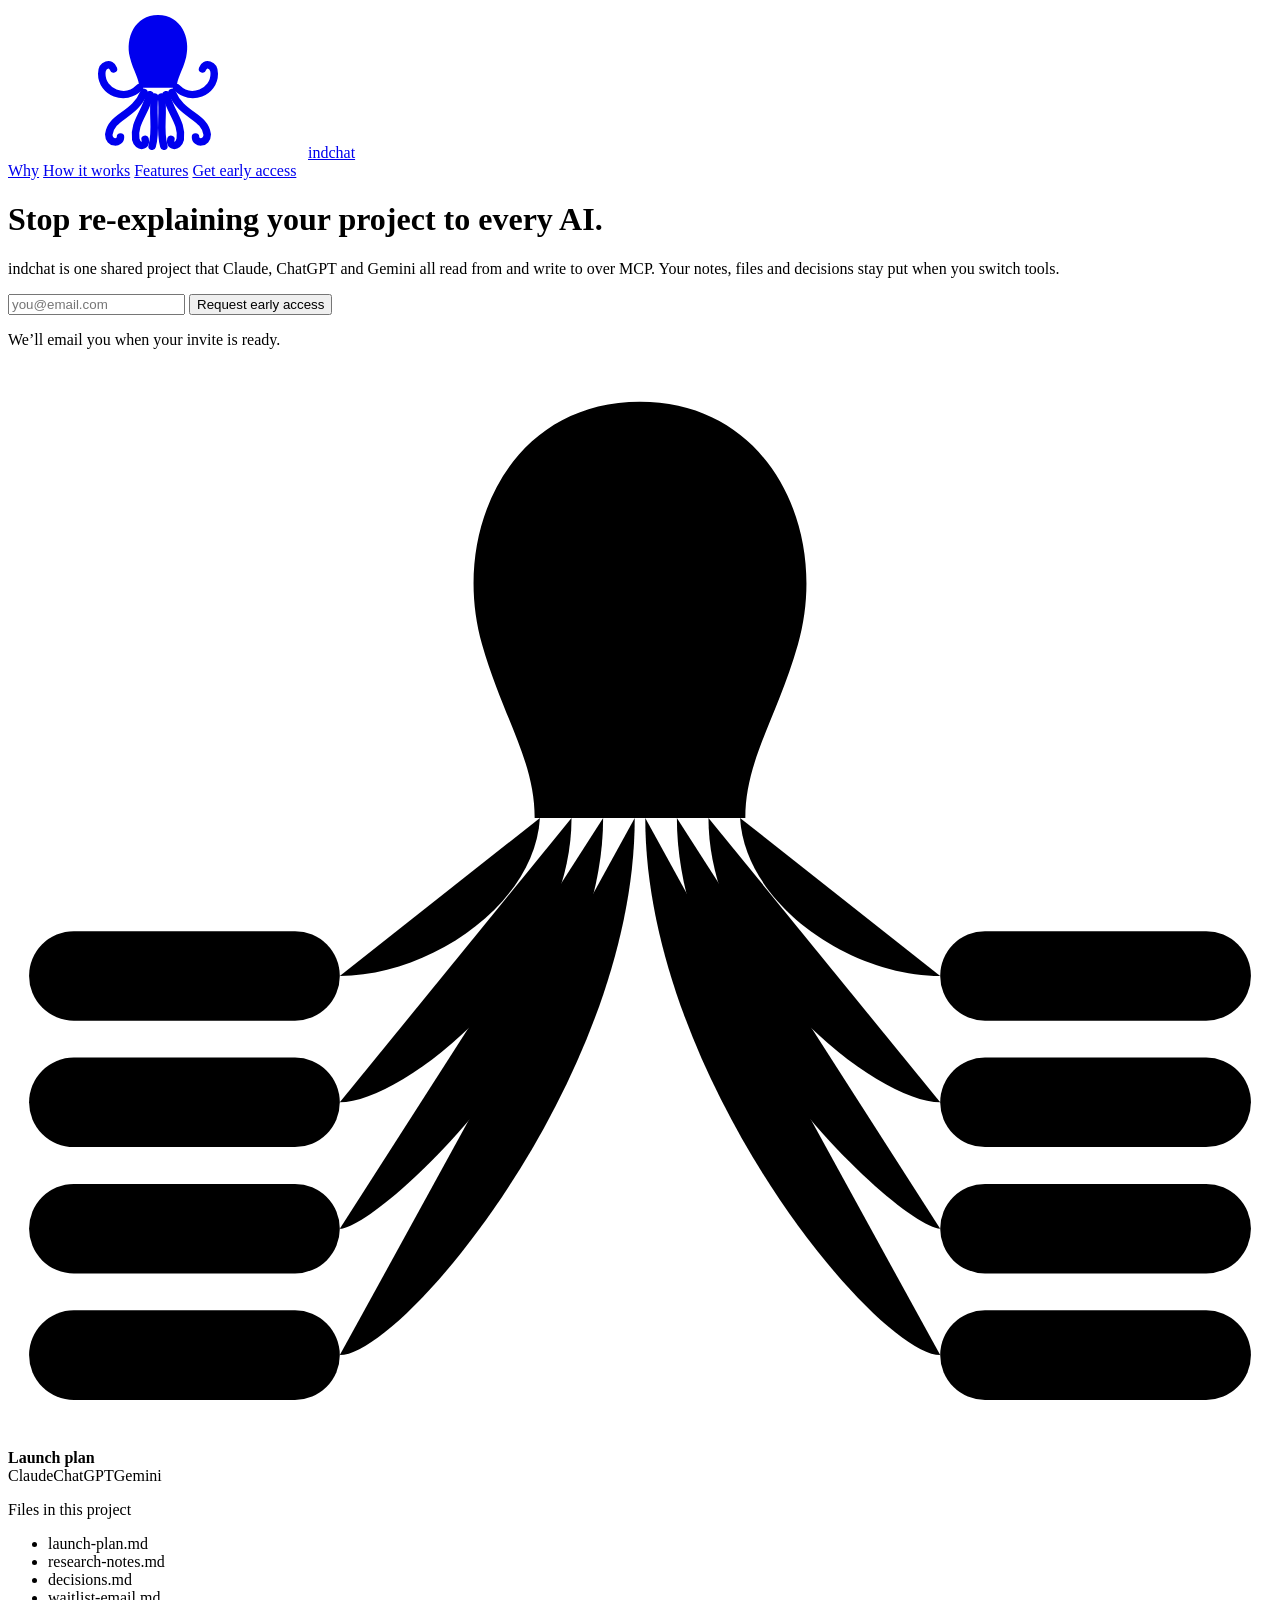
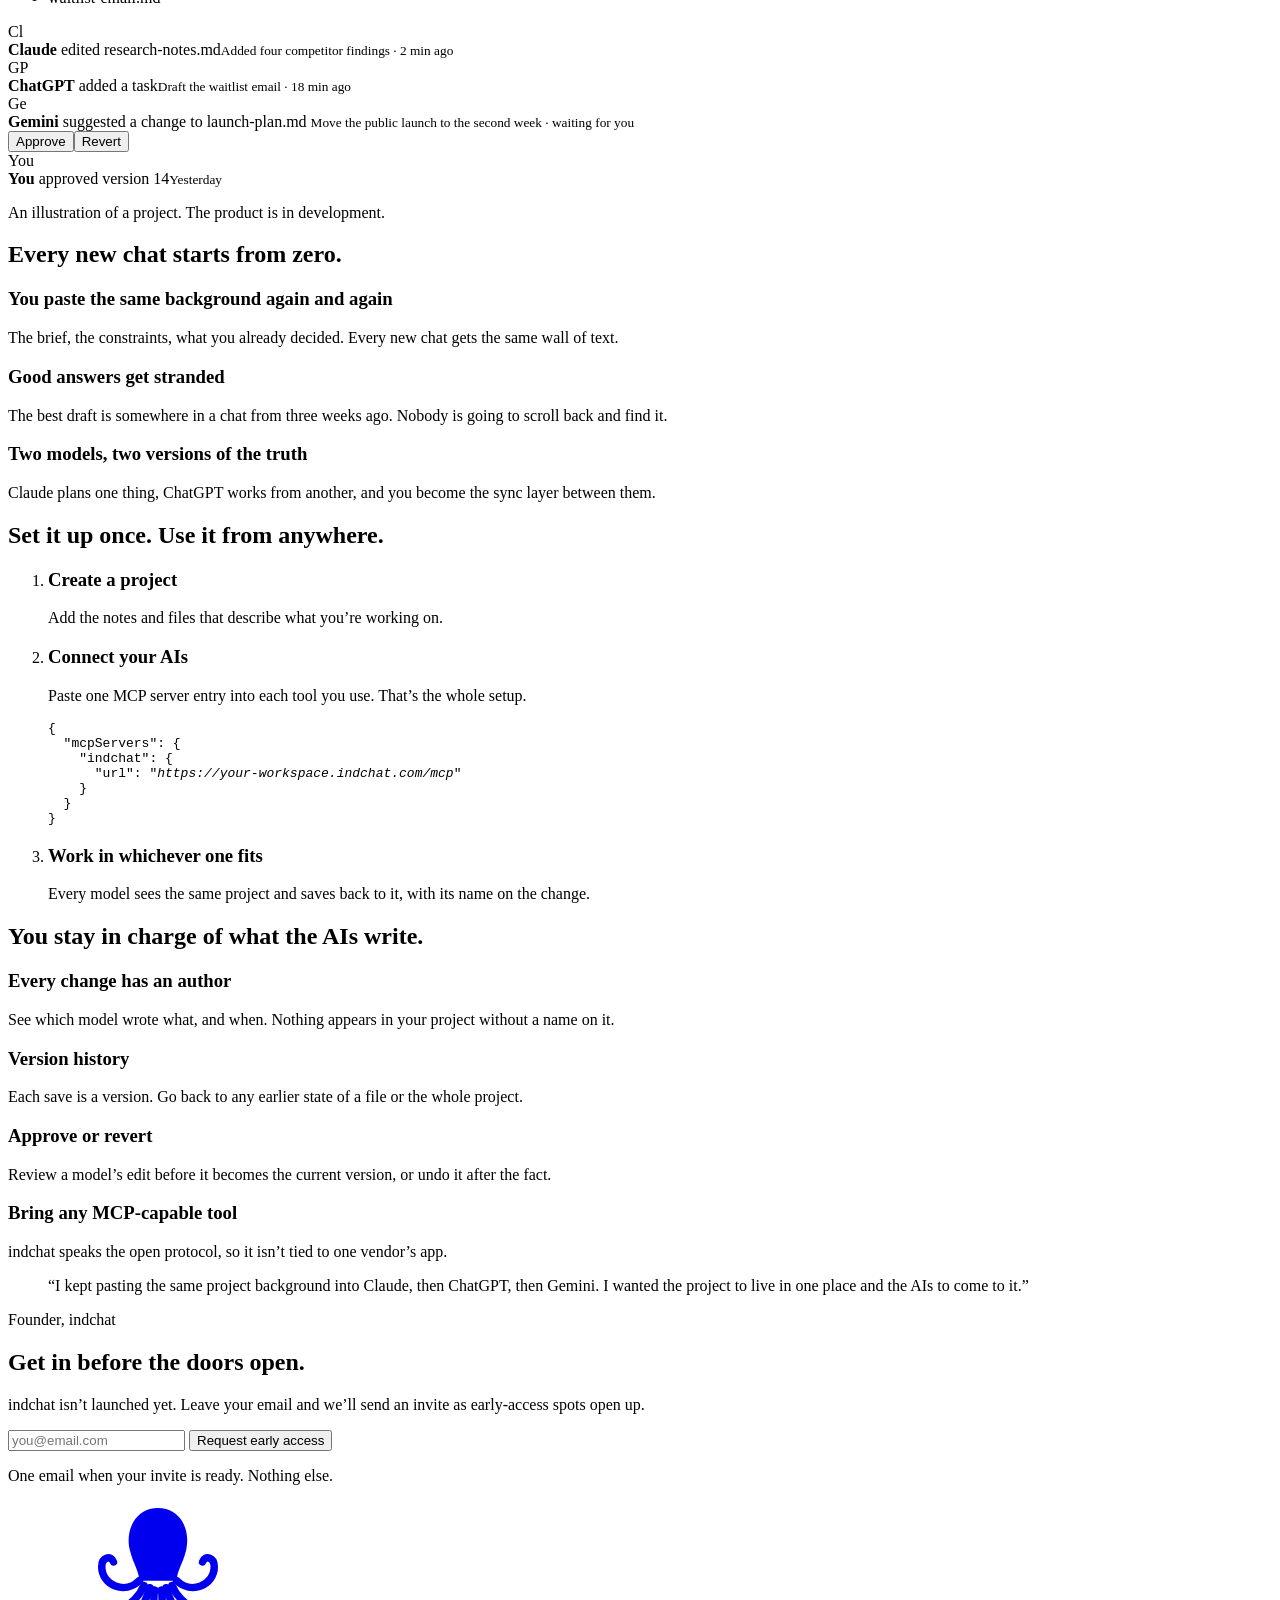
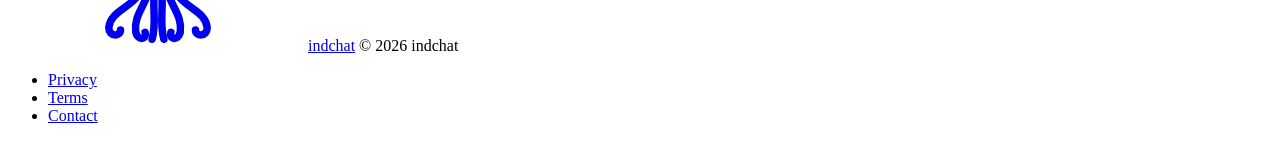
==== index.html @ 7408f83a "Add files via upload" ====
<!DOCTYPE html>
<html lang="en">
<head>
<meta charset="utf-8">
<meta name="viewport" content="width=device-width, initial-scale=1, viewport-fit=cover">
<title>indchat – One project. Every AI you use.</title>
<link rel="preconnect" href="https://fonts.googleapis.com">
<link rel="preconnect" href="https://fonts.gstatic.com" crossorigin>
<link href="https://fonts.googleapis.com/css2?family=Bricolage+Grotesque:opsz,wght@12..96,500;12..96,700&family=Geist:wght@400;500;600&family=Geist+Mono:wght@400;500&display=swap" rel="stylesheet">
<link rel="stylesheet" href="css/tokens.css">
<link rel="stylesheet" href="css/base.css">
<link rel="stylesheet" href="css/header.css">
<link rel="stylesheet" href="css/hero.css">
<link rel="stylesheet" href="css/workspace.css">
<link rel="stylesheet" href="css/sections.css">
<link rel="stylesheet" href="css/early-access.css">
<link rel="stylesheet" href="css/footer.css">

</head>
<body>

<!-- Logo mark: head = the project, eight arms = the AIs and tools connected to it -->
<svg width="0" height="0" style="position:absolute" aria-hidden="true">
  <symbol id="mark" viewBox="0 0 64 64">
    <path fill="currentColor" d="M32 3c-10 0-14 10-12 18 1.5 6 4 9 4 13h16c0-4 2.5-7 4-13C46 13 42 3 32 3z"/>
    <g id="arms" fill="none" stroke="currentColor" stroke-width="3.2" stroke-linecap="round">
      <path d="M24 34c-6 6-16 2-16-6 0-4 4-5 5-2"/>
      <path d="M26 36c-4 10-14 10-15 18 0 4 5 4 5 1"/>
      <path d="M28.5 37c-2 8-7 12-6 19 1 4 5 3 4 0"/>
      <path d="M30.5 38c-1 8 1 14-1 21"/>
    </g>
    <use href="#arms" transform="translate(64 0) scale(-1 1)"/>
  </symbol>
</svg>

<header>
  <div class="wrap">
    <a class="brand" href="#top" aria-label="indchat home"><svg><use href="#mark"/></svg>indchat</a>
    <nav>
      <a href="#problem">Why</a>
      <a href="#how">How it works</a>
      <a href="#features">Features</a>
      <a class="btn" href="#early-access">Get early access</a>
    </nav>
  </div>
</header>

<main id="top">
<div class="hero">
  <div class="wrap">
    <div>
      <h1>Stop re-explaining your project to every AI.</h1>
      <p class="lead">indchat is one shared project that Claude, ChatGPT and Gemini all read from and write to over MCP. Your notes, files and decisions stay put when you switch tools.</p>
      <form class="join" data-join>
        <input type="email" name="email" placeholder="you@email.com" aria-label="Email address" required>
        <button class="btn" type="submit">Request early access</button>
      </form>
      <p class="note" aria-live="polite">We’ll email you when your invite is ready.</p>
    </div>

    <svg class="diagram" viewBox="0 0 480 410" role="img" aria-label="One project in the center connected to eight AI models and tools">
      <path class="head" d="M240 14c-50 0-72 50-60 92 8 28 20 44 20 66h80c0-22 12-38 20-66 12-42-10-92-60-92z"/>
      <g>
        <path class="arm" pathLength="1" style="--i:0" d="M202 172C200 205 160 232 126 232"/>
        <path class="arm" pathLength="1" style="--i:1" d="M214 172C214 230 150 280 126 280"/>
        <path class="arm" pathLength="1" style="--i:2" d="M226 172C226 250 140 328 126 328"/>
        <path class="arm" pathLength="1" style="--i:3" d="M238 172C238 270 150 376 126 376"/>
        <path class="arm" pathLength="1" style="--i:4" d="M278 172C280 205 320 232 354 232"/>
        <path class="arm" pathLength="1" style="--i:5" d="M266 172C266 230 330 280 354 280"/>
        <path class="arm" pathLength="1" style="--i:6" d="M254 172C254 250 340 328 354 328"/>
        <path class="arm" pathLength="1" style="--i:7" d="M242 172C242 270 330 376 354 376"/>
      </g>
      <g class="end" style="--i:0"><rect class="pill" x="8" y="215" width="118" height="34" rx="17"/><circle class="dot" cx="26" cy="232" r="4"/><text x="40" y="237">Claude</text></g>
      <g class="end" style="--i:1"><rect class="pill" x="8" y="263" width="118" height="34" rx="17"/><circle class="dot" cx="26" cy="280" r="4"/><text x="40" y="285">ChatGPT</text></g>
      <g class="end" style="--i:2"><rect class="pill" x="8" y="311" width="118" height="34" rx="17"/><circle class="dot" cx="26" cy="328" r="4"/><text x="40" y="333">Gemini</text></g>
      <g class="end" style="--i:3"><rect class="pill" x="8" y="359" width="118" height="34" rx="17"/><circle class="dot" cx="26" cy="376" r="4"/><text x="40" y="381">Perplexity</text></g>
      <g class="end" style="--i:4"><rect class="pill" x="354" y="215" width="118" height="34" rx="17"/><circle class="dot" cx="372" cy="232" r="4"/><text x="386" y="237">Cursor</text></g>
      <g class="end" style="--i:5"><rect class="pill" x="354" y="263" width="118" height="34" rx="17"/><circle class="dot" cx="372" cy="280" r="4"/><text x="386" y="285">Files</text></g>
      <g class="end" style="--i:6"><rect class="pill" x="354" y="311" width="118" height="34" rx="17"/><circle class="dot" cx="372" cy="328" r="4"/><text x="386" y="333">Notes</text></g>
      <g class="end" style="--i:7"><rect class="pill" x="354" y="359" width="118" height="34" rx="17"/><circle class="dot" cx="372" cy="376" r="4"/><text x="386" y="381">Your MCP</text></g>
    </svg>
  </div>
</div>

<div class="preview">
  <div class="wrap">
    <div class="ws">
      <div class="ws-top">
        <strong>Launch plan</strong>
        <div class="models"><span>Claude</span><span>ChatGPT</span><span>Gemini</span></div>
      </div>
      <div class="ws-body">
        <div class="files">
          <p>Files in this project</p>
          <ul>
            <li class="on">launch-plan.md</li>
            <li>research-notes.md</li>
            <li>decisions.md</li>
            <li>waitlist-email.md</li>
          </ul>
        </div>
        <div class="feed">
          <div class="ev"><div class="av cl">Cl</div><div><b>Claude</b> edited research-notes.md<small>Added four competitor findings · 2 min ago</small></div></div>
          <div class="ev"><div class="av gp">GP</div><div><b>ChatGPT</b> added a task<small>Draft the waitlist email · 18 min ago</small></div></div>
          <div class="ev"><div class="av ge">Ge</div><div><b>Gemini</b> suggested a change to launch-plan.md
            <small>Move the public launch to the second week · waiting for you</small>
            <div class="acts"><button data-act="Approved">Approve</button><button data-act="Reverted">Revert</button></div></div></div>
          <div class="ev"><div class="av me">You</div><div><b>You</b> approved version 14<small>Yesterday</small></div></div>
        </div>
      </div>
    </div>
    <p class="cap">An illustration of a project. The product is in development.</p>
  </div>
</div>

<section id="problem">
  <div class="wrap split">
    <h2>Every new chat starts from zero.</h2>
    <div class="rows">
      <div><h3>You paste the same background again and again</h3><p>The brief, the constraints, what you already decided. Every new chat gets the same wall of text.</p></div>
      <div><h3>Good answers get stranded</h3><p>The best draft is somewhere in a chat from three weeks ago. Nobody is going to scroll back and find it.</p></div>
      <div><h3>Two models, two versions of the truth</h3><p>Claude plans one thing, ChatGPT works from another, and you become the sync layer between them.</p></div>
    </div>
  </div>
</section>

<section id="how">
  <div class="wrap split">
    <h2>Set it up once. Use it from anywhere.</h2>
    <ol class="steps">
      <li><h3>Create a project</h3><p>Add the notes and files that describe what you’re working on.</p></li>
      <li><h3>Connect your AIs</h3><p>Paste one MCP server entry into each tool you use. That’s the whole setup.</p>
<pre>{
  "mcpServers": {
    "indchat": {
      "url": "<i>https://your-workspace.indchat.com/mcp</i>"
    }
  }
}</pre></li>
      <li><h3>Work in whichever one fits</h3><p>Every model sees the same project and saves back to it, with its name on the change.</p></li>
    </ol>
  </div>
</section>

<section id="features">
  <div class="wrap split">
    <h2>You stay in charge of what the AIs write.</h2>
    <div class="rows">
      <div><h3>Every change has an author</h3><p>See which model wrote what, and when. Nothing appears in your project without a name on it.</p></div>
      <div><h3>Version history</h3><p>Each save is a version. Go back to any earlier state of a file or the whole project.</p></div>
      <div><h3>Approve or revert</h3><p>Review a model’s edit before it becomes the current version, or undo it after the fact.</p></div>
      <div><h3>Bring any MCP-capable tool</h3><p>indchat speaks the open protocol, so it isn’t tied to one vendor’s app.</p></div>
    </div>
  </div>
</section>

<section class="founder">
  <div class="wrap">
    <blockquote>“I kept pasting the same project background into Claude, then ChatGPT, then Gemini. I wanted the project to live in one place and the AIs to come to it.”</blockquote>
    <p>Founder, indchat</p>
  </div>
</section>

<section class="band" id="early-access">
  <div class="wrap">
    <h2>Get in before the doors open.</h2>
    <p class="lead">indchat isn’t launched yet. Leave your email and we’ll send an invite as early-access spots open up.</p>
    <form class="join" data-join>
      <input type="email" name="email" placeholder="you@email.com" aria-label="Email address" required>
      <button class="btn" type="submit">Request early access</button>
    </form>
    <p class="note" aria-live="polite">One email when your invite is ready. Nothing else.</p>
  </div>
</section>
</main>

<footer>
  <div class="wrap">
    <a class="brand" href="#top"><svg><use href="#mark"/></svg>indchat</a>
    <span>© 2026 indchat</span>
    <ul><li><a href="#">Privacy</a></li><li><a href="#">Terms</a></li><li><a href="#">Contact</a></li></ul>
  </div>
</footer>

<script src="js/logo.js" defer></script>
<script src="js/waitlist.js" defer></script>
<script src="js/workspace-demo.js" defer></script>
</body>
</html>
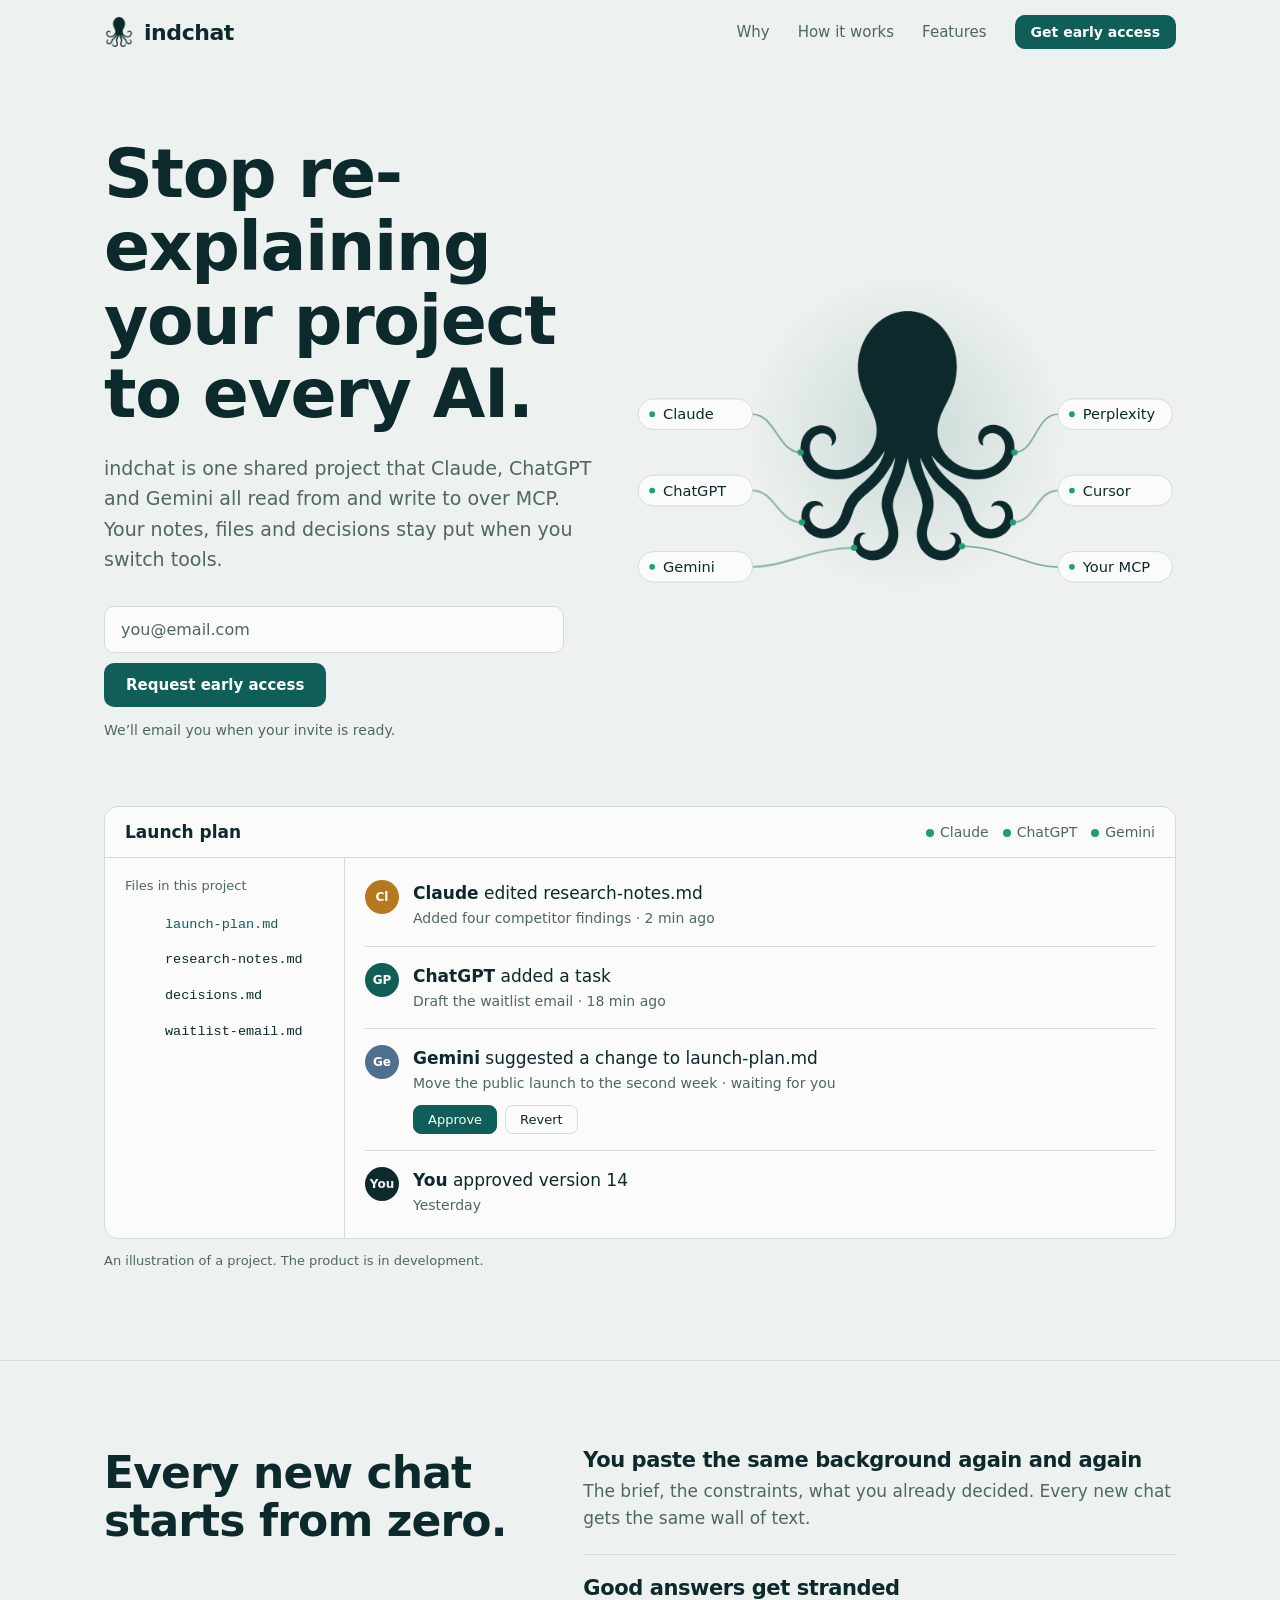
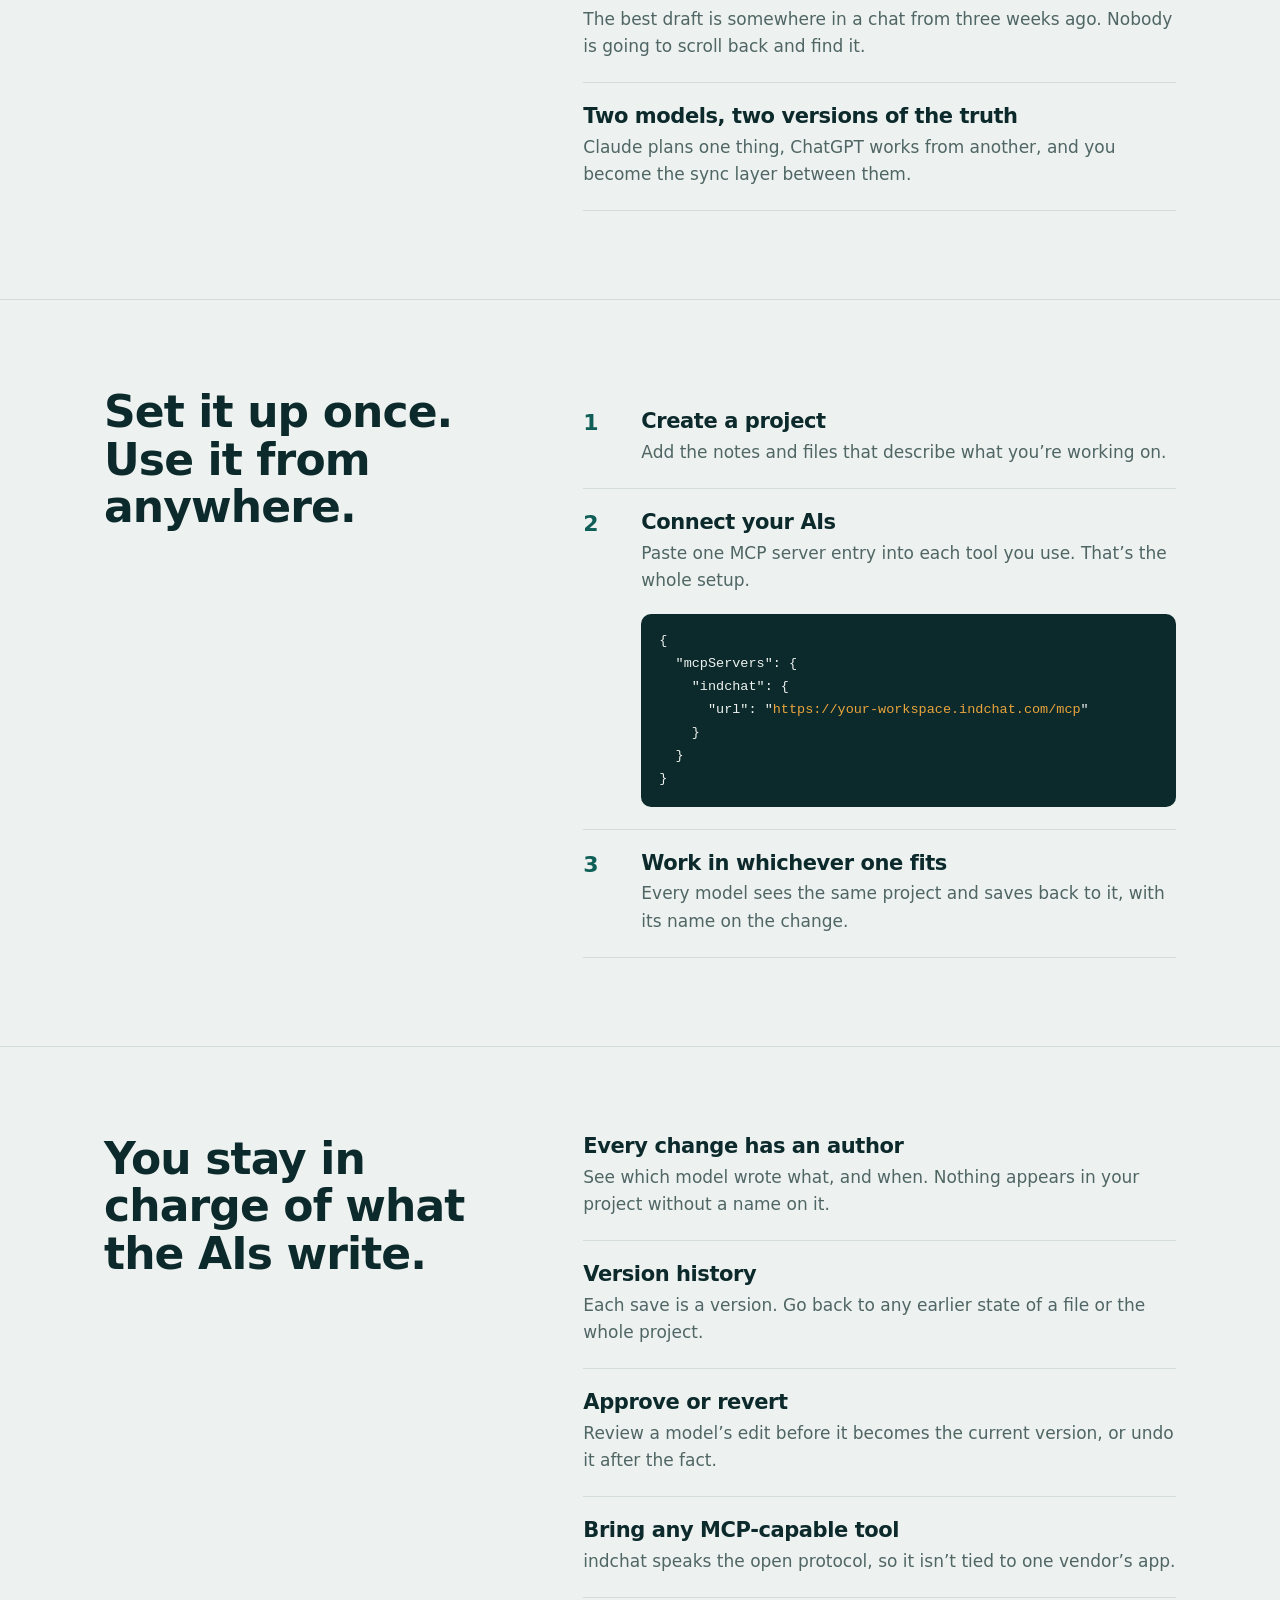
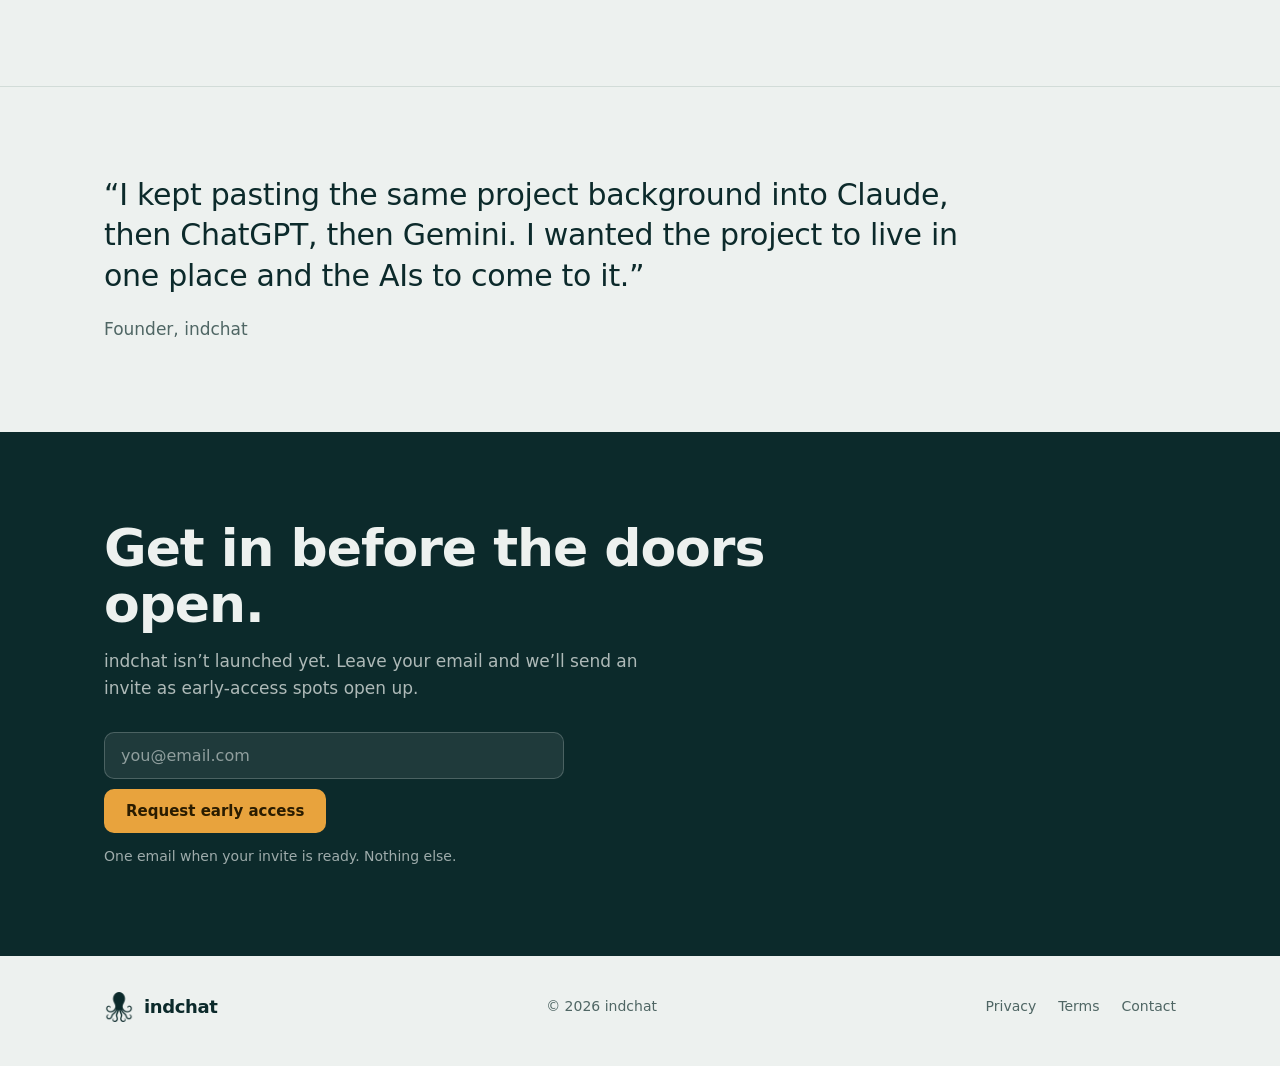
==== commit 431e3d43: "Update Indchat website" ====
--- a/index.html
+++ b/index.html
@@ -4,6 +4,14 @@
 <meta charset="utf-8">
 <meta name="viewport" content="width=device-width, initial-scale=1, viewport-fit=cover">
 <title>indchat – One project. Every AI you use.</title>
+<meta name="description" content="indchat is one shared project that Claude, ChatGPT and Gemini all read from and write to over MCP. Request early access.">
+<meta property="og:title" content="indchat – One project. Every AI you use.">
+<meta property="og:description" content="indchat is one shared project that Claude, ChatGPT and Gemini all read from and write to over MCP. Request early access.">
+<meta property="og:type" content="website">
+<meta name="theme-color" content="#EDF1EF" media="(prefers-color-scheme: light)">
+<meta name="theme-color" content="#0A1819" media="(prefers-color-scheme: dark)">
+<link rel="icon" href="assets/favicon.png">
+<link rel="apple-touch-icon" href="assets/favicon.png">
 <link rel="preconnect" href="https://fonts.googleapis.com">
 <link rel="preconnect" href="https://fonts.gstatic.com" crossorigin>
 <link href="https://fonts.googleapis.com/css2?family=Bricolage+Grotesque:opsz,wght@12..96,500;12..96,700&family=Geist:wght@400;500;600&family=Geist+Mono:wght@400;500&display=swap" rel="stylesheet">
@@ -15,36 +23,25 @@
 <link rel="stylesheet" href="css/sections.css">
 <link rel="stylesheet" href="css/early-access.css">
 <link rel="stylesheet" href="css/footer.css">
-
+<link rel="stylesheet" href="css/motion.css">
+<link rel="stylesheet" href="css/pages.css">
+<link rel="stylesheet" href="css/responsive.css">
+<script>document.documentElement.classList.add("js")</script>
 </head>
 <body>
-
-<!-- Logo mark: head = the project, eight arms = the AIs and tools connected to it -->
-<svg width="0" height="0" style="position:absolute" aria-hidden="true">
-  <symbol id="mark" viewBox="0 0 64 64">
-    <path fill="currentColor" d="M32 3c-10 0-14 10-12 18 1.5 6 4 9 4 13h16c0-4 2.5-7 4-13C46 13 42 3 32 3z"/>
-    <g id="arms" fill="none" stroke="currentColor" stroke-width="3.2" stroke-linecap="round">
-      <path d="M24 34c-6 6-16 2-16-6 0-4 4-5 5-2"/>
-      <path d="M26 36c-4 10-14 10-15 18 0 4 5 4 5 1"/>
-      <path d="M28.5 37c-2 8-7 12-6 19 1 4 5 3 4 0"/>
-      <path d="M30.5 38c-1 8 1 14-1 21"/>
-    </g>
-    <use href="#arms" transform="translate(64 0) scale(-1 1)"/>
-  </symbol>
-</svg>
-
+<div class="progress" aria-hidden="true"></div>
 <header>
   <div class="wrap">
-    <a class="brand" href="#top" aria-label="indchat home"><svg><use href="#mark"/></svg>indchat</a>
-    <nav>
-      <a href="#problem">Why</a>
-      <a href="#how">How it works</a>
-      <a href="#features">Features</a>
-      <a class="btn" href="#early-access">Get early access</a>
+    <a class="brand" href="index.html" aria-label="indchat home"><picture><source media="(prefers-color-scheme: dark)" srcset="assets/logo-light.png"><img class="brand-logo" src="assets/logo.png" alt="" width="30" height="30"></picture>indchat</a>
+    <button class="burger" aria-label="Menu" aria-expanded="false" aria-controls="menu"><span></span><span></span></button>
+    <nav id="menu">
+      <a href="index.html#problem">Why</a>
+      <a href="index.html#how">How it works</a>
+      <a href="index.html#features">Features</a>
+      <a class="btn" href="index.html#early-access">Get early access</a>
     </nav>
   </div>
 </header>
-
 <main id="top">
 <div class="hero">
   <div class="wrap">
@@ -52,32 +49,17 @@
       <h1>Stop re-explaining your project to every AI.</h1>
       <p class="lead">indchat is one shared project that Claude, ChatGPT and Gemini all read from and write to over MCP. Your notes, files and decisions stay put when you switch tools.</p>
       <form class="join" data-join>
-        <input type="email" name="email" placeholder="you@email.com" aria-label="Email address" required>
+        <input class="hp" type="text" name="website" tabindex="-1" autocomplete="off" aria-hidden="true">
+        <input type="email" name="email" placeholder="you@email.com" aria-label="Email address" autocomplete="email" required>
         <button class="btn" type="submit">Request early access</button>
       </form>
       <p class="note" aria-live="polite">We’ll email you when your invite is ready.</p>
     </div>
-
-    <svg class="diagram" viewBox="0 0 480 410" role="img" aria-label="One project in the center connected to eight AI models and tools">
-      <path class="head" d="M240 14c-50 0-72 50-60 92 8 28 20 44 20 66h80c0-22 12-38 20-66 12-42-10-92-60-92z"/>
-      <g>
-        <path class="arm" pathLength="1" style="--i:0" d="M202 172C200 205 160 232 126 232"/>
-        <path class="arm" pathLength="1" style="--i:1" d="M214 172C214 230 150 280 126 280"/>
-        <path class="arm" pathLength="1" style="--i:2" d="M226 172C226 250 140 328 126 328"/>
-        <path class="arm" pathLength="1" style="--i:3" d="M238 172C238 270 150 376 126 376"/>
-        <path class="arm" pathLength="1" style="--i:4" d="M278 172C280 205 320 232 354 232"/>
-        <path class="arm" pathLength="1" style="--i:5" d="M266 172C266 230 330 280 354 280"/>
-        <path class="arm" pathLength="1" style="--i:6" d="M254 172C254 250 340 328 354 328"/>
-        <path class="arm" pathLength="1" style="--i:7" d="M242 172C242 270 330 376 354 376"/>
-      </g>
-      <g class="end" style="--i:0"><rect class="pill" x="8" y="215" width="118" height="34" rx="17"/><circle class="dot" cx="26" cy="232" r="4"/><text x="40" y="237">Claude</text></g>
-      <g class="end" style="--i:1"><rect class="pill" x="8" y="263" width="118" height="34" rx="17"/><circle class="dot" cx="26" cy="280" r="4"/><text x="40" y="285">ChatGPT</text></g>
-      <g class="end" style="--i:2"><rect class="pill" x="8" y="311" width="118" height="34" rx="17"/><circle class="dot" cx="26" cy="328" r="4"/><text x="40" y="333">Gemini</text></g>
-      <g class="end" style="--i:3"><rect class="pill" x="8" y="359" width="118" height="34" rx="17"/><circle class="dot" cx="26" cy="376" r="4"/><text x="40" y="381">Perplexity</text></g>
-      <g class="end" style="--i:4"><rect class="pill" x="354" y="215" width="118" height="34" rx="17"/><circle class="dot" cx="372" cy="232" r="4"/><text x="386" y="237">Cursor</text></g>
-      <g class="end" style="--i:5"><rect class="pill" x="354" y="263" width="118" height="34" rx="17"/><circle class="dot" cx="372" cy="280" r="4"/><text x="386" y="285">Files</text></g>
-      <g class="end" style="--i:6"><rect class="pill" x="354" y="311" width="118" height="34" rx="17"/><circle class="dot" cx="372" cy="328" r="4"/><text x="386" y="333">Notes</text></g>
-      <g class="end" style="--i:7"><rect class="pill" x="354" y="359" width="118" height="34" rx="17"/><circle class="dot" cx="372" cy="376" r="4"/><text x="386" y="381">Your MCP</text></g>
+    <svg class="diagram" viewBox="0 120 1700 960" role="img" aria-label="The indchat octopus, with its arms connected to Claude, ChatGPT, Gemini, Perplexity, Cursor and your own MCP server">
+      <defs><radialGradient id="glow"><stop offset="0" style="stop-color:var(--kelp);stop-opacity:.16"/><stop offset="1" style="stop-color:var(--kelp);stop-opacity:0"/></radialGradient></defs>
+      <circle cx="850" cy="580" r="500" fill="url(#glow)"/>
+      <g class="hero-logo"><image class="lg-light" href="assets/hero-mark.png" x="223" y="0" width="1254" height="1254"/><image class="lg-dark" href="assets/hero-mark-light.png" x="223" y="0" width="1254" height="1254"/></g>
+      <path class="line" pathLength="1" style="--i:0" d="M521 640C450 640 440 520 370 520"/><path class="line" pathLength="1" style="--i:1" d="M525 860C450 860 440 760 370 760"/><path class="line" pathLength="1" style="--i:2" d="M689 940C560 940 470 1000 370 1000"/><path class="line" pathLength="1" style="--i:3" d="M1193 640C1260 640 1260 520 1330 520"/><path class="line" pathLength="1" style="--i:4" d="M1188 860C1260 860 1260 760 1330 760"/><path class="line" pathLength="1" style="--i:5" d="M1028 935C1150 935 1230 1000 1330 1000"/><g class="anchor" style="--i:0"><circle class="ring" style="--i:0" cx="521" cy="640" r="10"/><circle class="dot" cx="521" cy="640" r="10"/></g><g class="pillg" style="--i:0"><rect class="pill" x="10" y="472" width="360" height="96" rx="48"/><circle class="dot" cx="54" cy="520" r="9"/><text x="88" y="536">Claude</text></g><g class="anchor" style="--i:1"><circle class="ring" style="--i:1" cx="525" cy="860" r="10"/><circle class="dot" cx="525" cy="860" r="10"/></g><g class="pillg" style="--i:1"><rect class="pill" x="10" y="712" width="360" height="96" rx="48"/><circle class="dot" cx="54" cy="760" r="9"/><text x="88" y="776">ChatGPT</text></g><g class="anchor" style="--i:2"><circle class="ring" style="--i:2" cx="689" cy="940" r="10"/><circle class="dot" cx="689" cy="940" r="10"/></g><g class="pillg" style="--i:2"><rect class="pill" x="10" y="952" width="360" height="96" rx="48"/><circle class="dot" cx="54" cy="1000" r="9"/><text x="88" y="1016">Gemini</text></g><g class="anchor" style="--i:3"><circle class="ring" style="--i:3" cx="1193" cy="640" r="10"/><circle class="dot" cx="1193" cy="640" r="10"/></g><g class="pillg" style="--i:3"><rect class="pill" x="1330" y="472" width="360" height="96" rx="48"/><circle class="dot" cx="1374" cy="520" r="9"/><text x="1408" y="536">Perplexity</text></g><g class="anchor" style="--i:4"><circle class="ring" style="--i:4" cx="1188" cy="860" r="10"/><circle class="dot" cx="1188" cy="860" r="10"/></g><g class="pillg" style="--i:4"><rect class="pill" x="1330" y="712" width="360" height="96" rx="48"/><circle class="dot" cx="1374" cy="760" r="9"/><text x="1408" y="776">Cursor</text></g><g class="anchor" style="--i:5"><circle class="ring" style="--i:5" cx="1028" cy="935" r="10"/><circle class="dot" cx="1028" cy="935" r="10"/></g><g class="pillg" style="--i:5"><rect class="pill" x="1330" y="952" width="360" height="96" rx="48"/><circle class="dot" cx="1374" cy="1000" r="9"/><text x="1408" y="1016">Your MCP</text></g>
     </svg>
   </div>
 </div>
@@ -166,6 +148,7 @@
     <h2>Get in before the doors open.</h2>
     <p class="lead">indchat isn’t launched yet. Leave your email and we’ll send an invite as early-access spots open up.</p>
     <form class="join" data-join>
+      <input class="hp" type="text" name="website" tabindex="-1" autocomplete="off" aria-hidden="true">
       <input type="email" name="email" placeholder="you@email.com" aria-label="Email address" required>
       <button class="btn" type="submit">Request early access</button>
     </form>
@@ -173,16 +156,15 @@
   </div>
 </section>
 </main>
-
 <footer>
   <div class="wrap">
-    <a class="brand" href="#top"><svg><use href="#mark"/></svg>indchat</a>
+    <a class="brand" href="index.html"><picture><source media="(prefers-color-scheme: dark)" srcset="assets/logo-light.png"><img class="brand-logo" src="assets/logo.png" alt="" width="24" height="24"></picture>indchat</a>
     <span>© 2026 indchat</span>
-    <ul><li><a href="#">Privacy</a></li><li><a href="#">Terms</a></li><li><a href="#">Contact</a></li></ul>
+    <ul><li><a href="privacy.html">Privacy</a></li><li><a href="terms.html">Terms</a></li><li><a href="contact.html">Contact</a></li></ul>
   </div>
 </footer>
-
-<script src="js/logo.js" defer></script>
+<script src="js/config.js" defer></script>
+<script src="js/site.js" defer></script>
 <script src="js/waitlist.js" defer></script>
 <script src="js/workspace-demo.js" defer></script>
 </body>
--- a/css/tokens.css
+++ b/css/tokens.css
@@ -0,0 +1,24 @@
+/* ---------- Tokens ---------- */
+:root{
+  --tide:#EDF1EF;      /* page background */
+  --paper:#FAFBFA;     /* raised surfaces */
+  --abyss:#0C2A2B;     /* text */
+  --kelp:#0F5E57;      /* primary */
+  --kelp-deep:#0A4540; /* primary hover */
+  --saffron:#E8A33D;   /* highlight */
+  --shell:#D2DCD8;     /* rules */
+  --mist:#4F6664;      /* muted text */
+  --ok:#1E9E73;        /* connected status only */
+  --band-bg:#0C2A2B; --band-ink:#EDF1EF; --on-kelp:#FFFFFF;
+  --display:"Bricolage Grotesque",system-ui,sans-serif;
+  --body:"Geist",system-ui,sans-serif;
+  --mono:"Geist Mono",ui-monospace,monospace;
+  color-scheme:light;
+}
+@media (prefers-color-scheme:dark){
+  :root:not([data-theme="light"]){
+    --tide:#0A1819; --paper:#0F2224; --abyss:#E6EFEC; --kelp:#46B8A8; --kelp-deep:#6FCDBF;
+    --saffron:#F0B352; --shell:#1F3A3A; --mist:#8AA3A0; --ok:#3DD3A0;
+    --band-bg:#0F2A29; --band-ink:#E6EFEC; --on-kelp:#062321; color-scheme:dark;
+  }
+}
--- a/css/base.css
+++ b/css/base.css
@@ -0,0 +1,15 @@
+/* ---------- Base ---------- */
+*{box-sizing:border-box;margin:0}
+html{scroll-behavior:smooth;scroll-padding-top:calc(72px + env(safe-area-inset-top,0px))}
+body{background:var(--tide);color:var(--abyss);font:400 17px/1.6 var(--body);
+  padding-top:env(safe-area-inset-top,0px);padding-bottom:env(safe-area-inset-bottom,0px);-webkit-font-smoothing:antialiased}
+h1,h2,h3{font-family:var(--display);font-weight:700;letter-spacing:-.02em;line-height:1.08}
+a{color:inherit}
+:focus-visible{outline:2px solid var(--saffron);outline-offset:3px;border-radius:4px}
+.wrap{max-width:1120px;margin:0 auto;padding:0 24px}
+.btn{display:inline-flex;align-items:center;justify-content:center;font:600 15px var(--body);
+  padding:13px 22px;border-radius:10px;border:0;cursor:pointer;text-decoration:none;
+  background:var(--kelp);color:var(--on-kelp);transition:background .15s}
+.btn:hover{background:var(--kelp-deep)}
+.btn.ghost{background:transparent;color:var(--abyss);box-shadow:inset 0 0 0 1px var(--shell)}
+.btn.ghost:hover{background:var(--paper)}
--- a/css/header.css
+++ b/css/header.css
@@ -0,0 +1,27 @@
+/* ---------- Header ---------- */
+header{position:sticky;top:0;z-index:20;background:color-mix(in srgb,var(--tide) 82%,transparent);
+  backdrop-filter:blur(14px) saturate(1.4);border-bottom:1px solid transparent;
+  padding-top:env(safe-area-inset-top,0px);transition:border-color .25s}
+header.scrolled{border-bottom-color:var(--shell)}
+header .wrap{display:flex;align-items:center;justify-content:space-between;height:64px}
+.brand{display:flex;align-items:center;gap:10px;text-decoration:none;font:700 22px var(--display);letter-spacing:-.02em}
+.brand-logo{width:30px;height:30px;object-fit:contain;display:block}
+nav{display:flex;align-items:center;gap:28px;font-size:15px}
+nav a{text-decoration:none;color:var(--mist);transition:color .15s}
+nav a:hover{color:var(--abyss)}
+nav .btn{color:var(--on-kelp);padding:9px 16px;font-size:14px}
+.burger{display:none;width:44px;height:44px;border:0;background:none;cursor:pointer;position:relative;color:var(--abyss)}
+.burger span{position:absolute;left:11px;right:11px;height:2px;background:currentColor;border-radius:2px;transition:transform .25s,top .25s}
+.burger span:first-child{top:17px}.burger span:last-child{top:25px}
+.burger[aria-expanded="true"] span:first-child{top:21px;transform:rotate(45deg)}
+.burger[aria-expanded="true"] span:last-child{top:21px;transform:rotate(-45deg)}
+.progress{position:fixed;top:0;left:0;right:0;height:2px;background:var(--saffron);transform:scaleX(0);transform-origin:0 50%;z-index:30}
+@media(max-width:720px){
+  .burger{display:block}
+  nav{position:fixed;left:0;right:0;top:calc(64px + env(safe-area-inset-top,0px));flex-direction:column;align-items:stretch;gap:0;
+    background:var(--tide);padding:4px 20px 24px;border-bottom:1px solid var(--shell);
+    opacity:0;transform:translateY(-8px);pointer-events:none;transition:opacity .2s,transform .2s}
+  nav.open{opacity:1;transform:none;pointer-events:auto}
+  nav a:not(.btn){padding:16px 0;font-size:18px;color:var(--abyss);border-bottom:1px solid var(--shell)}
+  nav .btn{margin-top:18px;padding:15px;font-size:16px}
+}
--- a/css/hero.css
+++ b/css/hero.css
@@ -0,0 +1,21 @@
+/* ---------- Hero ---------- */
+.hero{padding:72px 0 56px}
+.hero .wrap{display:grid;grid-template-columns:1fr 1.1fr;gap:40px;align-items:center}
+.hero h1{font-size:clamp(40px,6vw,68px);margin-bottom:22px}
+.hero p.lead{font-size:19px;color:var(--mist);max-width:30em;margin-bottom:32px}
+form.join{display:flex;gap:10px;max-width:460px;flex-wrap:wrap}
+form.join input[type=email]{flex:1 1 220px;font:400 16px var(--body);padding:13px 16px;border-radius:10px;
+  border:1px solid var(--shell);background:var(--paper);color:var(--abyss);transition:border-color .15s,box-shadow .15s}
+form.join input[type=email]:focus{outline:0;border-color:var(--kelp);box-shadow:0 0 0 4px color-mix(in srgb,var(--kelp) 18%,transparent)}
+form.join input::placeholder{color:var(--mist)}
+.note{font-size:14px;color:var(--mist);margin-top:12px;min-height:22px}
+.hp{position:absolute;left:-9999px;width:1px;height:1px;opacity:0}
+/* connection diagram: the logo, with each arm linked to an AI or tool */
+.diagram{width:100%;height:auto;overflow:visible}
+.diagram .line{fill:none;stroke:var(--kelp);stroke-width:5;stroke-linecap:round;opacity:.5}
+.diagram .pill{fill:var(--paper);stroke:var(--shell);stroke-width:3}
+.diagram text{font:500 46px var(--body);fill:var(--abyss)}
+.diagram .dot{fill:var(--ok)}
+.diagram .ring{fill:none;stroke:var(--ok);stroke-width:4;opacity:0}
+.lg-dark{display:none}
+@media(prefers-color-scheme:dark){:root:not([data-theme="light"]) .lg-light{display:none}:root:not([data-theme="light"]) .lg-dark{display:inline}}
--- a/css/workspace.css
+++ b/css/workspace.css
@@ -0,0 +1,26 @@
+/* ---------- Workspace preview ---------- */
+.preview{padding:8px 0 88px}
+.ws{background:var(--paper);border:1px solid var(--shell);border-radius:14px;overflow:hidden}
+.ws-top{display:flex;justify-content:space-between;align-items:center;gap:12px;flex-wrap:wrap;
+  padding:14px 20px;border-bottom:1px solid var(--shell)}
+.ws-top strong{font:700 17px var(--display)}
+.models{display:flex;gap:14px;font-size:14px;color:var(--mist);flex-wrap:wrap}
+.models span::before{content:"";display:inline-block;width:8px;height:8px;border-radius:50%;background:var(--ok);margin-right:6px}
+.ws-body{display:grid;grid-template-columns:240px 1fr}
+.files{padding:18px 20px;border-right:1px solid var(--shell);font-size:15px}
+.files p{color:var(--mist);font-size:13px;margin-bottom:10px}
+.files li{list-style:none;padding:7px 0;font-family:var(--mono);font-size:13.5px}
+.files li.on{color:var(--kelp);font-weight:500}
+.feed{padding:6px 20px}
+.ev{display:flex;gap:14px;padding:16px 0;border-bottom:1px solid var(--shell)}
+.ev:last-child{border:0}
+.av{flex:none;width:34px;height:34px;border-radius:50%;display:grid;place-items:center;font:600 12px var(--body);color:#fff}
+.av.cl{background:#B7791F}.av.gp{background:var(--kelp);color:var(--on-kelp)}.av.ge{background:#4F6F8F}.av.me{background:var(--abyss);color:var(--tide)}
+.ev b{font-weight:600}
+.ev small{display:block;color:var(--mist);font-size:14px}
+.ev .acts{margin-top:10px;display:flex;gap:8px}
+.ev .acts button{font:500 13px var(--body);padding:6px 14px;border-radius:8px;cursor:pointer;
+  border:1px solid var(--shell);background:transparent;color:var(--abyss)}
+.ev .acts button:first-child{background:var(--kelp);color:var(--on-kelp);border-color:var(--kelp)}
+.cap{font-size:13px;color:var(--mist);margin-top:12px}
+@media(max-width:720px){.ws-body{grid-template-columns:1fr}.files{border-right:0;border-bottom:1px solid var(--shell)}}
--- a/css/sections.css
+++ b/css/sections.css
@@ -0,0 +1,19 @@
+/* ---------- Sections ---------- */
+section{padding:88px 0;border-top:1px solid var(--shell)}
+.split{display:grid;grid-template-columns:1fr 1.4fr;gap:56px}
+.split h2{font-size:clamp(30px,4vw,44px)}
+.rows>div{padding:22px 0;border-bottom:1px solid var(--shell)}
+.rows>div:first-child{padding-top:0}
+.rows h3{font-size:21px;margin-bottom:6px}
+.rows p{color:var(--mist)}
+@media(max-width:860px){.split{grid-template-columns:1fr;gap:28px}}
+.steps{list-style:none;padding:0;counter-reset:s}
+.steps li{counter-increment:s;display:grid;grid-template-columns:44px 1fr;gap:6px 14px;padding:22px 0;border-bottom:1px solid var(--shell)}
+.steps li::before{content:counter(s);font:700 22px var(--display);color:var(--kelp);grid-row:span 2}
+.steps h3{font-size:21px}
+.steps p{color:var(--mist)}
+pre{margin-top:14px;grid-column:2;background:var(--band-bg);color:var(--band-ink);border-radius:10px;padding:16px 18px;
+  font:400 13.5px/1.7 var(--mono);overflow-x:auto}
+pre i{font-style:normal;color:var(--saffron)}
+.founder blockquote{font:500 clamp(22px,3vw,30px)/1.35 var(--display);letter-spacing:-.01em;max-width:30em}
+.founder p{margin-top:20px;color:var(--mist)}
--- a/css/early-access.css
+++ b/css/early-access.css
@@ -0,0 +1,9 @@
+/* ---------- Early access band ---------- */
+.band{background:var(--band-bg);color:var(--band-ink);border-top:0}
+.band h2{font-size:clamp(32px,4.5vw,52px);max-width:14em;margin-bottom:16px}
+.band p.lead{color:color-mix(in srgb,var(--band-ink) 72%,transparent);max-width:34em;margin-bottom:30px}
+.band form.join input{background:rgba(255,255,255,.08);border-color:rgba(255,255,255,.2);color:var(--band-ink)}
+.band form.join input::placeholder{color:color-mix(in srgb,var(--band-ink) 55%,transparent)}
+.band .btn{background:var(--saffron);color:#2A1C00}
+.band .btn:hover{background:#F2B65A}
+.band .note{color:color-mix(in srgb,var(--band-ink) 65%,transparent)}
--- a/css/footer.css
+++ b/css/footer.css
@@ -0,0 +1,6 @@
+/* ---------- Footer ---------- */
+footer{padding:36px 0 44px;font-size:14px;color:var(--mist)}
+footer .wrap{display:flex;justify-content:space-between;align-items:center;gap:16px;flex-wrap:wrap}
+footer .brand{font-size:18px;color:var(--abyss)}footer .brand svg{width:24px;height:24px}
+footer ul{display:flex;gap:22px;list-style:none;padding:0}
+footer a{text-decoration:none}footer a:hover{color:var(--abyss)}
--- a/css/motion.css
+++ b/css/motion.css
@@ -0,0 +1,28 @@
+/* ---------- Motion (all of it switched off for reduced-motion users) ---------- */
+:root{--ease:cubic-bezier(.22,.8,.24,1)}
+.btn{position:relative;overflow:hidden;transition:background .15s,transform .15s}
+.btn:active{transform:scale(.97)}
+.ws{position:relative}
+.ws::before{content:"";position:absolute;inset:0;pointer-events:none;opacity:0;transition:opacity .3s;
+  background:radial-gradient(420px circle at var(--mx,50%) var(--my,0%),color-mix(in srgb,var(--kelp) 9%,transparent),transparent 60%)}
+.ws:hover::before{opacity:1}
+.tick circle,.tick path{stroke-dasharray:1}
+@media(prefers-reduced-motion:no-preference){
+  .btn::after{content:"";position:absolute;inset:0;background:linear-gradient(110deg,transparent 30%,rgba(255,255,255,.3) 50%,transparent 70%);
+    transform:translateX(-120%);transition:transform .6s}
+  .btn:hover::after{transform:translateX(120%)}
+  .js .reveal{opacity:0;transform:translateY(22px);transition:opacity .8s var(--ease),transform .8s var(--ease);transition-delay:var(--d,0s)}
+  .js .reveal.in{opacity:1;transform:none}
+  .rows>div{transition:padding-left .3s var(--ease)}
+  .rows>div:hover{padding-left:12px}
+  .hero-logo{opacity:0;animation:rise 1s var(--ease) .1s forwards}
+  .line{stroke-dasharray:1;stroke-dashoffset:1;animation:draw 1.2s var(--ease) forwards;animation-delay:calc(var(--i)*.12s + .6s)}
+  .anchor,.pillg{opacity:0;animation:fade .6s ease forwards;animation-delay:calc(var(--i)*.12s + 1s)}
+  .ring{transform-box:fill-box;transform-origin:center;animation:ping 2.6s ease-out infinite;animation-delay:calc(var(--i)*.45s + 2s)}
+  .tick circle{stroke-dashoffset:1;animation:draw .7s var(--ease) .1s forwards}
+  .tick path{stroke-dashoffset:1;animation:draw .5s var(--ease) .7s forwards}
+  @keyframes draw{to{stroke-dashoffset:0}}
+  @keyframes fade{to{opacity:1}}
+  @keyframes rise{from{opacity:0;transform:translateY(16px) scale(.97)}to{opacity:1;transform:none}}
+  @keyframes ping{0%{opacity:.7;transform:scale(1)}100%{opacity:0;transform:scale(3.2)}}
+}
--- a/css/pages.css
+++ b/css/pages.css
@@ -0,0 +1,34 @@
+/* ---------- Sub pages: legal, contact, 404, reserved ---------- */
+.page{padding:72px 0 96px}
+.page .wrap{max-width:760px}
+.page h1{font-size:clamp(34px,5vw,52px);margin-bottom:12px}
+.page .meta{color:var(--mist);margin-bottom:40px;font-size:15px}
+.page h2{font-size:22px;margin:40px 0 10px}
+.page p,.page li{opacity:.88;margin-bottom:12px}
+.page ul{padding-left:22px}
+.page a{color:var(--kelp);text-underline-offset:3px}
+.cards{display:grid;grid-template-columns:repeat(auto-fit,minmax(220px,1fr));gap:16px;margin:28px 0 40px}
+.cards div{border:1px solid var(--shell);border-radius:12px;padding:20px;background:var(--paper)}
+.cards b{display:block;font:700 18px var(--display);margin-bottom:4px}
+.cards span{color:var(--mist);font-size:15px}
+.fld{display:grid;gap:6px;margin-bottom:16px}
+.fld label{font-weight:500;font-size:15px}
+.fld input,.fld textarea{font:400 16px var(--body);padding:13px 16px;border-radius:10px;border:1px solid var(--shell);
+  background:var(--paper);color:var(--abyss);width:100%}
+.fld input:focus,.fld textarea:focus{outline:0;border-color:var(--kelp);box-shadow:0 0 0 4px color-mix(in srgb,var(--kelp) 18%,transparent)}
+.fld textarea{min-height:150px;resize:vertical}
+.center{min-height:calc(100svh - 64px);display:grid;place-items:center;text-align:center;padding:48px 0}
+.center .wrap{max-width:560px}
+.center h1{font-size:clamp(34px,6vw,52px);margin-bottom:14px}
+.center p{color:var(--mist);margin-bottom:12px}
+.center .mark{width:84px;height:84px;margin:0 auto 18px;display:block}
+.big{font:700 clamp(96px,26vw,180px)/1 var(--display);color:var(--kelp);letter-spacing:-.04em}
+.tick{width:88px;height:88px;margin:0 auto 24px;display:block}
+.tick circle{fill:color-mix(in srgb,var(--ok) 14%,transparent);stroke:var(--ok);stroke-width:2.5}
+.tick path{fill:none;stroke:var(--ok);stroke-width:4;stroke-linecap:round;stroke-linejoin:round}
+.next{list-style:none;padding:0;margin:28px 0;text-align:left;border-top:1px solid var(--shell)}
+.next li{padding:14px 0;border-bottom:1px solid var(--shell);display:flex;gap:12px;color:var(--abyss);opacity:1}
+.next b{color:var(--kelp);font-family:var(--display)}
+.actions{display:flex;gap:12px;justify-content:center;flex-wrap:wrap;margin-top:24px}
+.mail{font-weight:600;color:var(--abyss);word-break:break-all}
+#confetti{position:fixed;inset:0;pointer-events:none;z-index:50}
--- a/css/responsive.css
+++ b/css/responsive.css
@@ -0,0 +1,25 @@
+/* ---------- Mobile / small screens ---------- */
+@media(max-width:860px){
+  .hero{padding:36px 0 28px}
+  .hero .wrap{grid-template-columns:1fr;gap:24px}
+  .preview{padding-bottom:56px}
+  section{padding:64px 0}
+}
+@media(max-width:560px){
+  body{font-size:16px}
+  .wrap{padding:0 20px}
+  .hero h1{font-size:clamp(34px,10.5vw,44px)}
+  .hero p.lead{font-size:17px;margin-bottom:24px}
+  form.join{flex-direction:column;max-width:none}
+  form.join input[type=email],form.join .btn{width:100%;min-height:52px;flex:none}
+  .diagram text{font-size:48px}
+  .ws-top,.files,.feed{padding-left:16px;padding-right:16px}
+  .files ul{display:flex;gap:8px;overflow-x:auto;scrollbar-width:none;padding:0}
+  .files li{white-space:nowrap;border:1px solid var(--shell);border-radius:999px;padding:6px 14px}
+  .ev .acts button{min-height:42px;padding:8px 18px}
+  .steps li{grid-template-columns:30px 1fr}
+  pre{font-size:12.5px;padding:14px}
+  .page{padding:44px 0 72px}
+  footer .wrap{flex-direction:column;align-items:flex-start}
+  footer ul{flex-wrap:wrap}
+}
